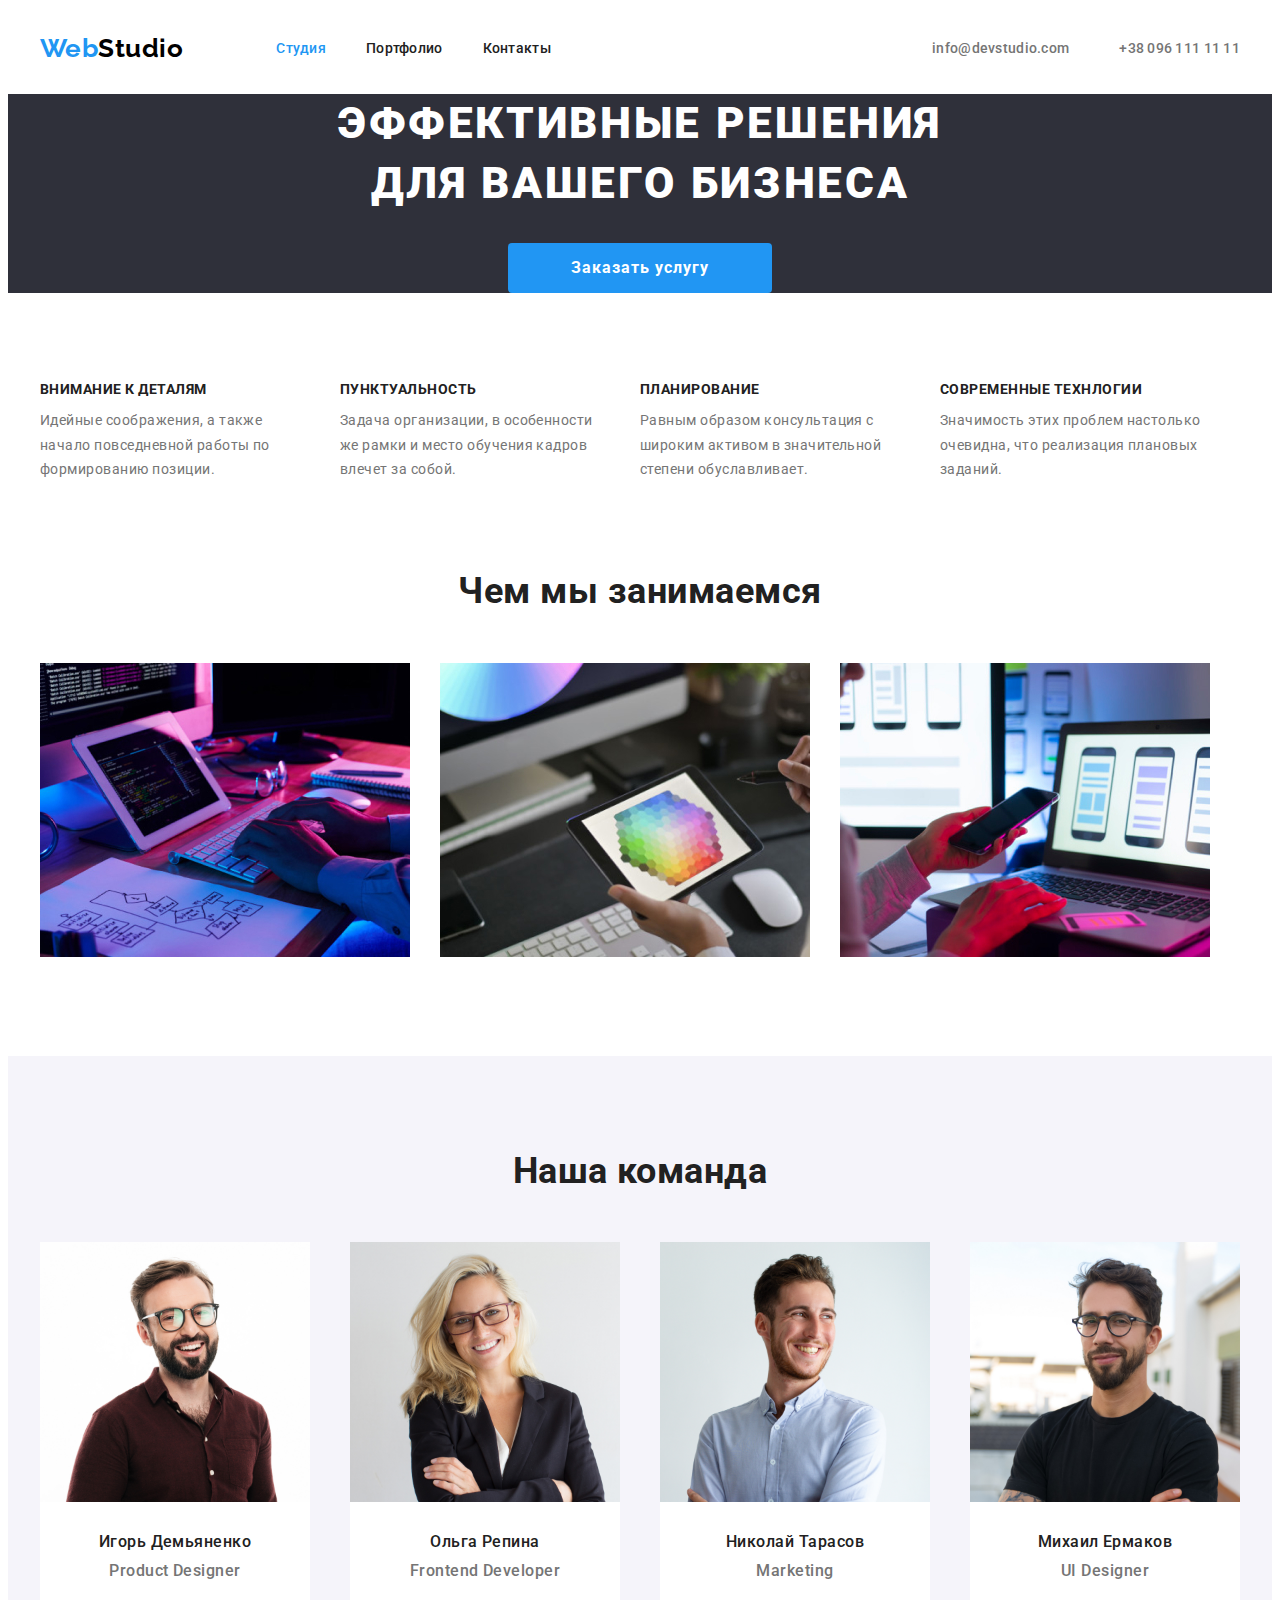
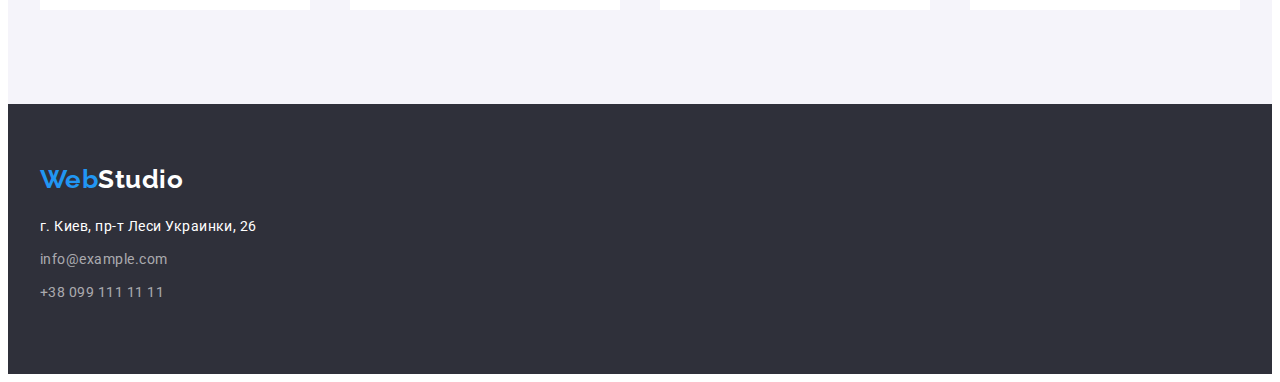
==== index.html @ 574e0927 "start 04" ====
<!DOCTYPE html>
<html lang="en">
  <head>
    <meta charset="UTF-8" />
    <meta name="viewport" content="width=device-width, initial-scale=1.0" />
    <title>Studio</title>
    <link
      href="https://fonts.googleapis.com/css2?family=Raleway:wght@700&family=Roboto:wght@400;500;700;900&display=swap"
      rel="stylesheet"
    />
    <link
      rel="stylesheet"
      href="https://cdnjs.cloudflare.com/ajax/libs/modern-normalize/1.0.0/modern-normalize.css"
      integrity="sha512-Zx6MlUMKSVJoQ+83OwhdILe8cSEsCzfqThJd7J/VA2UrK6Ctj85p+xzqfyuNXE5B1k25uUdmJ2OzItbBy9GHAQ=="
      crossorigin="anonymous"
    />
    <link rel="stylesheet" href="./css/styles.css" />
  </head>
  <body>
    <header>
      <div class="container">
        <nav class="nav-container">
          <p>
            <span class="name-blue">Web</span
            ><span class="name-black">Studio</span>
          </p>
          <ul class="site-nav list">
            <li class="item"><a href="" class="link current">Студия</a></li>
            <li class="item">
              <a href="./portfolio.html" class="link">Портфолио</a>
            </li>
            <li class="item"><a href="" class="link">Контакты</a></li>
          </ul>

          <ul class="head-link list">
            <li class="item">
              <a href="info@devstudio.com" class="link">info@devstudio.com</a>
            </li>
            <li class="item">
              <a href="tel:+380961111111" class="link">+38 096 111 11 11</a>
            </li>
          </ul>
        </nav>
      </div>
    </header>

    <main>
      <section class="hero">
        <h1 class="hero-title">
          Эффективные решения <br />
          для вашего бизнеса
        </h1>
        <a href="" class="button">Заказать услугу</a>
      </section>
      <!-- advantages -->
      <section class="advantages-section">
        <!-- <h2></h2> -->
        <div class="container">
          <ul class="advantages list">
            <li class="item">
              <h3 class="title">Внимание к деталям</h3>
              <p class="text">
                Идейные соображения, а также начало повседневной работы по
                формированию позиции.
              </p>
            </li>
            <li class="item">
              <h3 class="title">Пунктуальность</h3>
              <p class="text">
                Задача организации, в особенности же рамки и место обучения
                кадров влечет за собой.
              </p>
            </li>
            <li class="item">
              <h3 class="title">Планирование</h3>
              <p class="text">
                Равным образом консультация с широким активом в значительной
                степени обуславливает.
              </p>
            </li>
            <li class="item">
              <h3 class="title">Современные технлогии</h3>
              <p class="text">
                Значимость этих проблем настолько очевидна, что реализация
                плановых заданий.
              </p>
            </li>
          </ul>
        </div>
      </section>
      <!-- work images -->
      <section class="section-images">
        <div class="container">
          <h2 class="section-title">Чем мы занимаемся</h2>
          <div class="image-container">
            <img src="images/img1.jpg" alt="img1" class="item" />
            <img src="images/img2.jpg" alt="img2" class="item" />
            <img src="images/img3.jpg" alt="img3" class="item" />
          </div>
        </div>
      </section>
      <!-- our team -->
      <section class="section team">
        <div class="container">
          <h2 class="section-title">Наша команда</h2>
          <ul class="list">
            <li class="item">
              <img src="images/photo1.jpg" alt="master1" />
              <div>
                <p class="name">Игорь Демьяненко</p>
                <p class="job">Product Designer</p>
              </div>
            </li>
            <li class="item">
              <img src="images/photo2.jpg" alt="master2" />
              <div>
                <p class="name">Ольга Репина</p>
                <p class="job">Frontend Developer</p>
              </div>
            </li>
            <li class="item">
              <img src="images/photo3.jpg" alt="master3" />
              <div>
                <p class="name">Николай Тарасов</p>
                <p class="job">Marketing</p>
              </div>
            </li>
            <li class="item">
              <img src="images/photo4.jpg" alt="master4" />
              <div>
                <p class="name">Михаил Ермаков</p>
                <p class="job">UI Designer</p>
              </div>
            </li>
          </ul>
        </div>
      </section>
    </main>

    <footer class="bottom">
      <div class="container">
        <p class="bottom-name">
          <span class="name-blue">Web</span
          ><span class="name-white">Studio</span>
        </p>
        <address>
          <ul class="list">
            <li>
              <p class="bottom-adress">г. Киев, пр-т Леси Украинки, 26</p>
            </li>
            <li>
              <p>
                <a href="info@example.com" class="bottom-link"
                  >info@example.com</a
                >
              </p>
            </li>
            <li>
              <p>
                <a href="tel:+380991111111" class="bottom-link"
                  >+38 099 111 11 11</a
                >
              </p>
            </li>
          </ul>
        </address>
      </div>
    </footer>
  </body>
</html>
---- css/styles.css ----
:root {
  --main-text-color: #212121;
  --secondary-text-color: #757575;
  --accent-color: #2196f3;
  --main-background: #ffffff;
  --secondary-background: #2f303a;
  --button-background: #f5f4fa;
  --section-background: #f5f4fa;
}

body {
  color: var(--main-text-color);
  background-color: var(--main-background);
  font-family: Roboto, sans-serif;
  letter-spacing: 0.03em;
}

/* основной цвет текста #212121 */
/* вторичный цвет текста #757575 */
/* белый background #FFFFFF */
/* blue #2196F3 */
/* links 255,255,255,0,6 */

.container {
  width: 1200px;
  margin: 0 auto;
  padding-left: 15px;
  padding-right: 15px;
}

.list {
  padding: 0;
  margin: 0;
  list-style: none;
}
/* site nav */

.nav-container {
  display: flex;
  align-items: center;
}

.site-nav {
  display: flex;
  margin-left: 93px;
}

.site-nav .item:not(:last-child) {
  margin-right: 40px;
}

.site-nav .link {
  display: block;
  padding-bottom: 32px;
  padding-top: 32px;
  color: var(--main-text-color);
  font-weight: 500;
  font-size: 14px;
  line-height: 1.2;
  letter-spacing: 0.02em;
  text-decoration: none;
}

.site-nav .link:hover,
.site-nav .link:focus {
  color: var(--accent-color);
}

.site-nav .link.current {
  color: var(--accent-color);
}

.head-link .link {
  display: block;
  padding-bottom: 32px;
  padding-top: 32px;
  color: var(--secondary-text-color);
  font-weight: 500;
  font-size: 14px;
  line-height: 1.2;
  letter-spacing: 0.02em;
  text-decoration: none;
  font-style: normal;
}

.head-link .link:hover,
.head-link .link:focus {
  color: var(--accent-color);
}

.head-link {
  display: flex;
  margin-left: auto;
}

.head-link .item + .item {
  margin-left: 50px;
}

header p {
  margin: 0 0;
}

header {
  margin-bottom: 5px;
}

/* body */

.section-title {
  color: var(--main-text-color);
  font-weight: 700;
  font-size: 36px;
  line-height: 1.17;
  text-align: center;
  margin-bottom: 50px;
  margin-top: 0;
}

.hero-title {
  color: var(--main-background);
  font-weight: 900;
  font-size: 44px;
  line-height: 1.36;
  letter-spacing: 0.06em;
  text-transform: uppercase;
  margin-top: 0;
  margin-bottom: 30px;
}
.hero {
  background-color: var(--secondary-background);
  text-align: center;
  margin-bottom: 89px;
}

/* advantages */
.advantages .title {
  font-weight: 700;
  font-size: 14px;
  line-height: 1.14;
  text-transform: uppercase;
  margin-top: 0;
  margin-bottom: 10px;
}

.advantages .text {
  color: var(--secondary-text-color);
  font-size: 14px;
  line-height: 1.74;
  margin-bottom: 0;
  margin-top: 0;
}
.advantages-section {
  margin-bottom: 89px;
}

.advantages.list {
  display: flex;
}

.advantages.list .item {
  width: 270px;
}

.advantages.list .item + .item {
  margin-left: 30px;
}
/* images */
.section-images {
  margin-bottom: 99px;
}

.image-container {
  display: flex;
}

.image-container .item + .item {
  margin-left: 30px;
}

.image-container > .item {
  display: block;
  /* width: 370px; */
}

/* team */
.team p {
  margin: 0;
  padding: 0;
}

.team .list {
  display: flex;
  justify-content: space-between;
}

.team {
  padding-top: 94px;
  padding-bottom: 94px;
  font-weight: 500;
  font-size: 16px;
  line-height: 1.19;
  text-align: center;
  background-color: var(--section-background);
}

.team img {
  display: block;
  width: 270px;
}

.team .section-title {
  margin-top: 0;
  margin-bottom: 50px;
}

.team .item {
  background-color: var(--main-background);
}

.team .name {
  margin-top: 30px;
}

.team .job {
  color: var(--secondary-text-color);
  font-weight: 500;
  margin-top: 10px;
  margin-bottom: 30px;
}

/* logo-name */
.name-blue {
  color: var(--accent-color);
  font-family: Raleway, sans-serif;
  font-weight: 700;
  font-size: 26px;
  line-height: 1.2;
}

.name-black {
  color: #000000;
  font-family: Raleway, sans-serif;
  font-weight: 700;
  font-size: 26px;
  line-height: 1.2;
}

.name-white {
  color: var(--main-background);
  font-family: Raleway, sans-serif;
  font-weight: 700;
  font-size: 26px;
  line-height: 1.2;
}
/* button */
.button {
  display: inline-block;
  color: var(--main-background);
  background-color: var(--accent-color);
  font-family: Roboto, sans-serif;
  font-weight: 700;
  font-size: 16px;
  line-height: 1.87;
  align-items: center;
  text-align: center;
  letter-spacing: 0.06em;
  text-decoration: none;
  border-radius: 4px;
  padding: 10px 32px;
  min-width: 200px;
}

/* footer */
.bottom {
  background-color: var(--secondary-background);
  padding-top: 60px;
  padding-bottom: 60px;
}
.bottom p {
  margin: 0;
}

.bottom .bottom-name {
  margin-bottom: 20px;
}

.bottom .list p {
  margin-bottom: 9px;
}

.bottom-link {
  color: rgb(255, 255, 255, 0.6);
  font-size: 14px;
  line-height: 1.71;
  text-decoration: none;
  font-style: normal;
}

.bottom-adress {
  color: var(--main-background);
  font-size: 14px;
  line-height: 1.71;
  font-style: normal;
}

/* Portfolio button */
.nav-list {
  display: flex;
  margin-bottom: 34px;
  justify-content: center;
}

.nav-list .item {
  margin-right: 8px;
}

.nav-filter {
  padding: 6px 22px;
  border: 0;
  border-radius: 4px;
  background-color: var(--button-background);
  color: var(--main-text-color);
  font-family: Roboto;
  font-style: normal;
  font-weight: 500;
  font-size: 16px;
  line-height: 1.62;
  text-align: center;
}

.nav-filter:hover {
  background-color: var(--accent-color);
  color: var(--main-background);
}

.nav-list .item:last-child {
  margin-right: 0;
}

/* Portfolio cards */

.card-list {
  display: flex;
  flex-wrap: wrap;
}

.card-list .img {
  display: block;
}

.card-list .item {
  width: calc((100% - 60px) / 3);
  margin-right: 30px;
  margin-bottom: 30px;
}

.card-list .item:nth-child(3n) {
  margin-right: 0;
}

.card-list .item:nth-last-child(-n + 3) {
  margin-bottom: 0;
}

.card-title {
  margin-top: 20px;
  margin-bottom: 4px;
  color: var(--main-text-color);
  font-family: Roboto;
  font-style: normal;
  font-weight: 700;
  font-size: 18px;
  line-height: 2;
  letter-spacing: 0.06em;
  margin-left: 24px;
}

.card-list a {
  display: inline-block;
  text-decoration: none;
}

.card-desc {
  margin: 0;
  color: var(--secondary-text-color);
  font-size: 16px;
  line-height: 1.87;
  margin-left: 24px;
}

.main-portfolio {
  padding-top: 108px;
  padding-bottom: 88px;
}
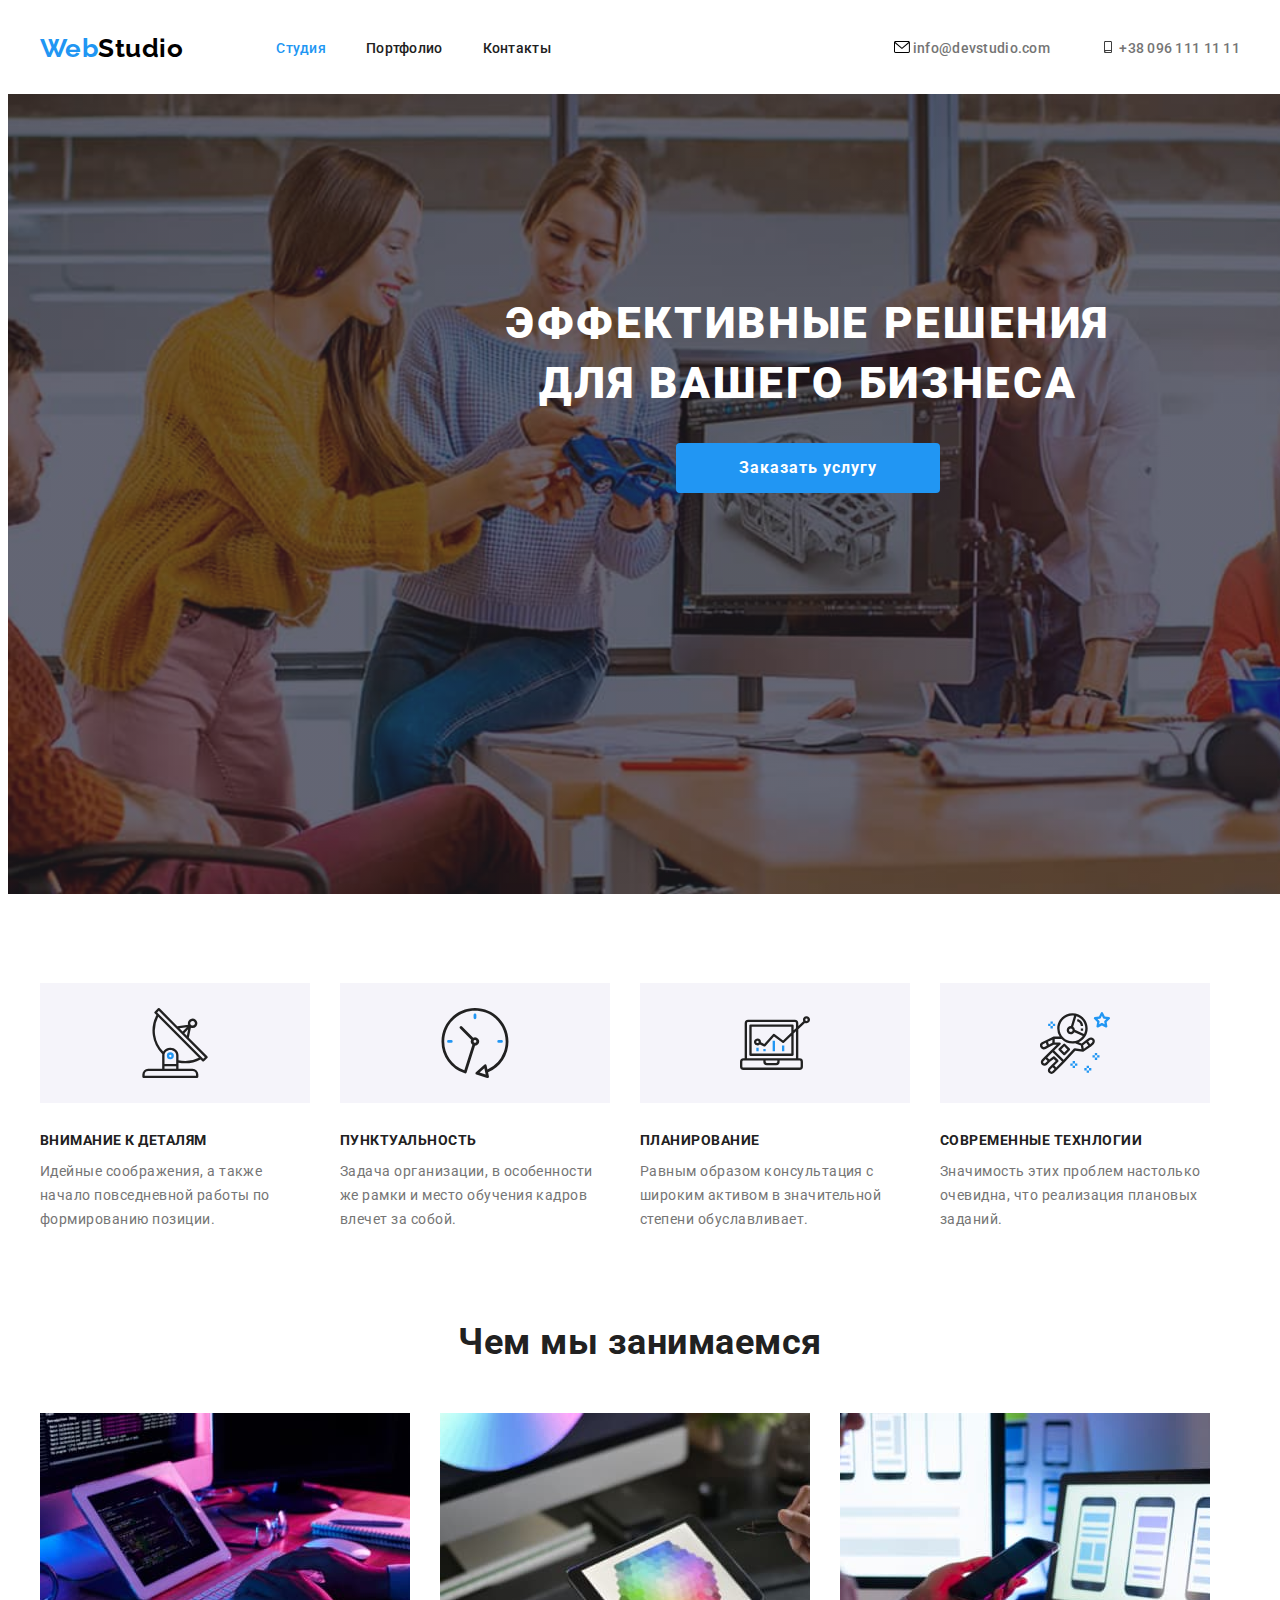
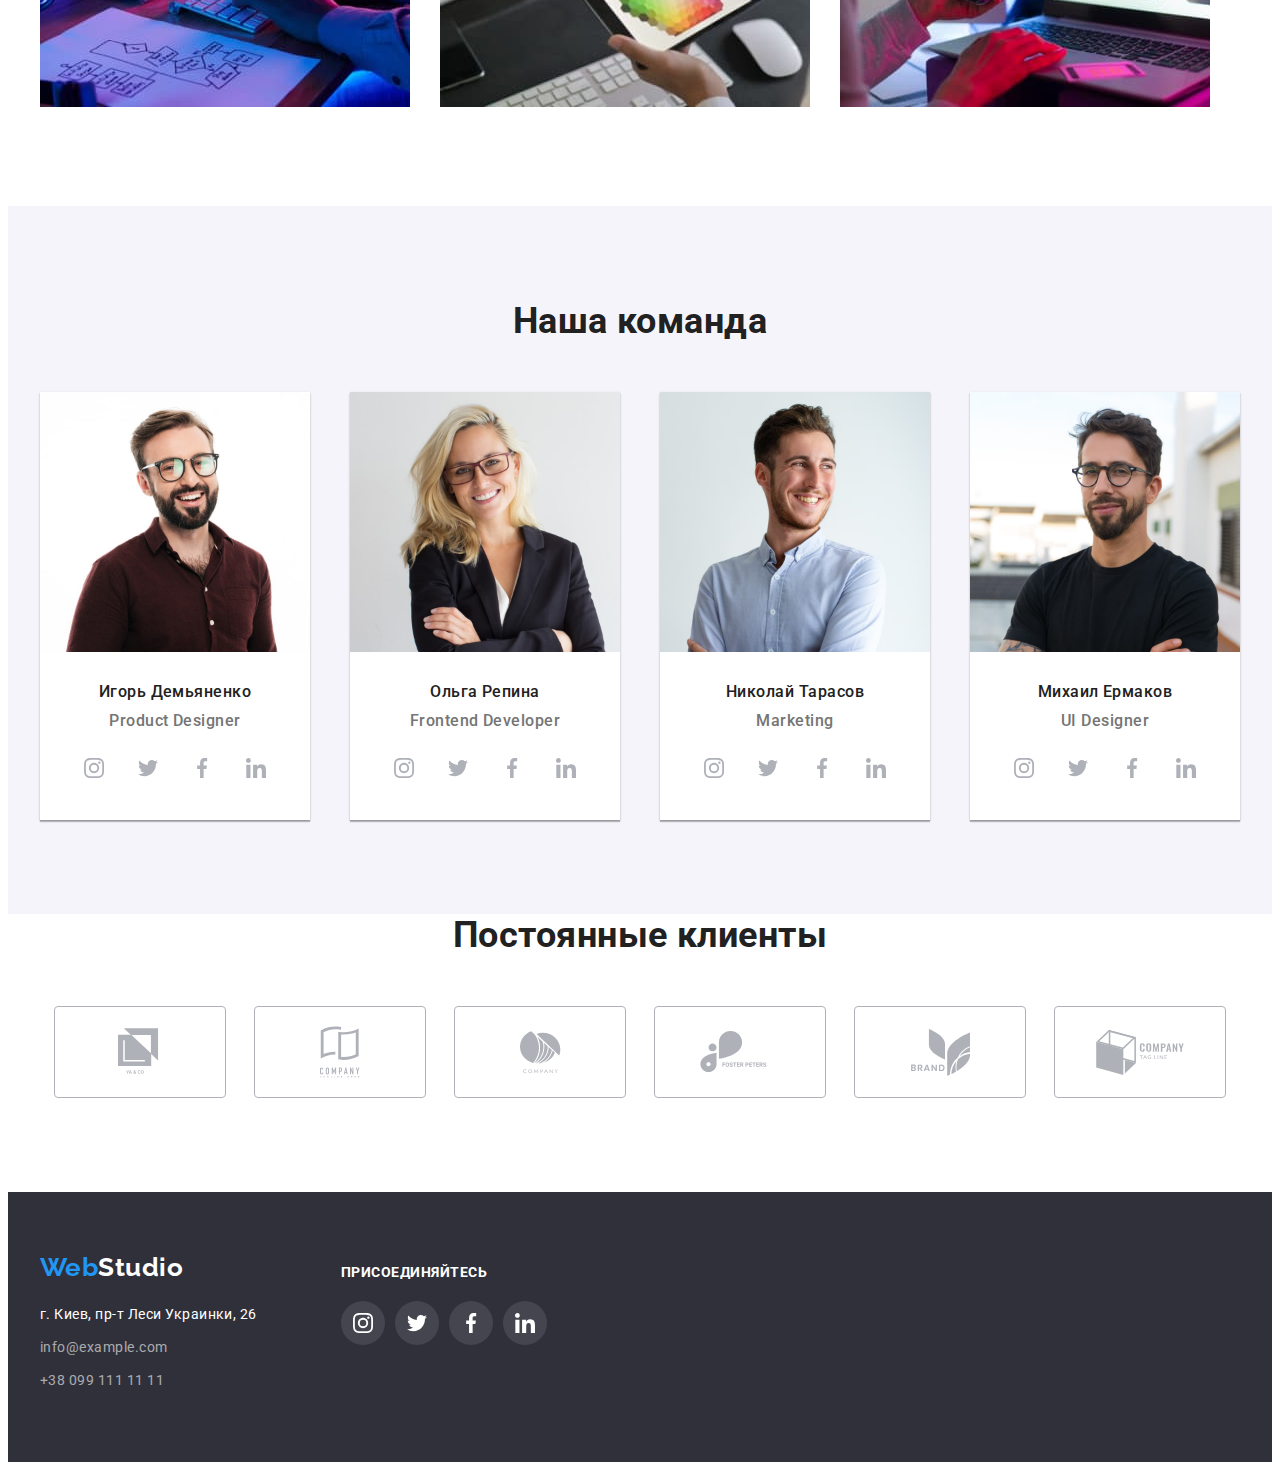
==== commit 12a022e4: "done" ====
--- a/index.html
+++ b/index.html
@@ -34,10 +34,20 @@
 
           <ul class="head-link list">
             <li class="item">
-              <a href="info@devstudio.com" class="link">info@devstudio.com</a>
-            </li>
-            <li class="item">
-              <a href="tel:+380961111111" class="link">+38 096 111 11 11</a>
+              <a href="info@devstudio.com" class="link">
+                <svg class="icon-envelope">
+                  <use href="/images/symbol-defs.svg#icon-envelope"></use>
+                </svg>
+                info@devstudio.com</a
+              >
+            </li>
+            <li class="item">
+              <a href="tel:+380961111111" class="link">
+                <svg class="icon-envelope">
+                  <use href="/images/symbol-defs.svg#icon-smartphone"></use>
+                </svg>
+                +38 096 111 11 11</a
+              >
             </li>
           </ul>
         </nav>
@@ -54,10 +64,15 @@
       </section>
       <!-- advantages -->
       <section class="advantages-section">
-        <!-- <h2></h2> -->
+        <!-- <h2>Преимущества</h2> -->
         <div class="container">
           <ul class="advantages list">
             <li class="item">
+              <div class="advantages-thumb">
+                <svg class="advantages-icon" width="70px" height="70px">
+                  <use href="/images/symbol-defs.svg#icon-antenna-1"></use>
+                </svg>
+              </div>
               <h3 class="title">Внимание к деталям</h3>
               <p class="text">
                 Идейные соображения, а также начало повседневной работы по
@@ -65,6 +80,11 @@
               </p>
             </li>
             <li class="item">
+              <div class="advantages-thumb">
+                <svg class="advantages-icon" width="70px" height="70px">
+                  <use href="/images/symbol-defs.svg#icon-clock-1"></use>
+                </svg>
+              </div>
               <h3 class="title">Пунктуальность</h3>
               <p class="text">
                 Задача организации, в особенности же рамки и место обучения
@@ -72,6 +92,11 @@
               </p>
             </li>
             <li class="item">
+              <div class="advantages-thumb">
+                <svg class="advantages-icon" width="70px" height="70px">
+                  <use href="/images/symbol-defs.svg#icon-diagram-1"></use>
+                </svg>
+              </div>
               <h3 class="title">Планирование</h3>
               <p class="text">
                 Равным образом консультация с широким активом в значительной
@@ -79,6 +104,11 @@
               </p>
             </li>
             <li class="item">
+              <div class="advantages-thumb">
+                <svg class="advantages-icon" width="70px" height="70px">
+                  <use href="/images/symbol-defs.svg#icon-astronaut-1"></use>
+                </svg>
+              </div>
               <h3 class="title">Современные технлогии</h3>
               <p class="text">
                 Значимость этих проблем настолько очевидна, что реализация
@@ -109,6 +139,44 @@
               <div>
                 <p class="name">Игорь Демьяненко</p>
                 <p class="job">Product Designer</p>
+                <ul class="icon-list list">
+                  <li class="item">
+                    <a href="" class="icon-link">
+                      <svg class="team-icon" width="20px" height="20px">
+                        <use
+                          href="/images/symbol-defs.svg#icon-instagram-2"
+                        ></use>
+                      </svg>
+                    </a>
+                  </li>
+                  <li class="item">
+                    <a href="" class="icon-link">
+                      <svg class="team-icon" width="20px" height="20px">
+                        <use
+                          href="/images/symbol-defs.svg#icon-twitter-1"
+                        ></use>
+                      </svg>
+                    </a>
+                  </li>
+                  <li class="item">
+                    <a href="" class="icon-link">
+                      <svg class="team-icon" width="20px" height="20px">
+                        <use
+                          href="/images/symbol-defs.svg#icon-facebook-1"
+                        ></use>
+                      </svg>
+                    </a>
+                  </li>
+                  <li class="item">
+                    <a href="" class="icon-link">
+                      <svg class="team-icon" width="20px" height="20px">
+                        <use
+                          href="/images/symbol-defs.svg#icon-linkedin-1"
+                        ></use>
+                      </svg>
+                    </a>
+                  </li>
+                </ul>
               </div>
             </li>
             <li class="item">
@@ -116,6 +184,44 @@
               <div>
                 <p class="name">Ольга Репина</p>
                 <p class="job">Frontend Developer</p>
+                <ul class="icon-list list">
+                  <li class="item">
+                    <a href="" class="icon-link">
+                      <svg class="team-icon" width="20px" height="20px">
+                        <use
+                          href="/images/symbol-defs.svg#icon-instagram-2"
+                        ></use>
+                      </svg>
+                    </a>
+                  </li>
+                  <li class="item">
+                    <a href="" class="icon-link">
+                      <svg class="team-icon" width="20px" height="20px">
+                        <use
+                          href="/images/symbol-defs.svg#icon-twitter-1"
+                        ></use>
+                      </svg>
+                    </a>
+                  </li>
+                  <li class="item">
+                    <a href="" class="icon-link">
+                      <svg class="team-icon" width="20px" height="20px">
+                        <use
+                          href="/images/symbol-defs.svg#icon-facebook-1"
+                        ></use>
+                      </svg>
+                    </a>
+                  </li>
+                  <li class="item">
+                    <a href="" class="icon-link">
+                      <svg class="team-icon" width="20px" height="20px">
+                        <use
+                          href="/images/symbol-defs.svg#icon-linkedin-1"
+                        ></use>
+                      </svg>
+                    </a>
+                  </li>
+                </ul>
               </div>
             </li>
             <li class="item">
@@ -123,6 +229,44 @@
               <div>
                 <p class="name">Николай Тарасов</p>
                 <p class="job">Marketing</p>
+                <ul class="icon-list list">
+                  <li class="item">
+                    <a href="" class="icon-link">
+                      <svg class="team-icon" width="20px" height="20px">
+                        <use
+                          href="/images/symbol-defs.svg#icon-instagram-2"
+                        ></use>
+                      </svg>
+                    </a>
+                  </li>
+                  <li class="item">
+                    <a href="" class="icon-link">
+                      <svg class="team-icon" width="20px" height="20px">
+                        <use
+                          href="/images/symbol-defs.svg#icon-twitter-1"
+                        ></use>
+                      </svg>
+                    </a>
+                  </li>
+                  <li class="item">
+                    <a href="" class="icon-link">
+                      <svg class="team-icon" width="20px" height="20px">
+                        <use
+                          href="/images/symbol-defs.svg#icon-facebook-1"
+                        ></use>
+                      </svg>
+                    </a>
+                  </li>
+                  <li class="item">
+                    <a href="" class="icon-link">
+                      <svg class="team-icon" width="20px" height="20px">
+                        <use
+                          href="/images/symbol-defs.svg#icon-linkedin-1"
+                        ></use>
+                      </svg>
+                    </a>
+                  </li>
+                </ul>
               </div>
             </li>
             <li class="item">
@@ -130,40 +274,162 @@
               <div>
                 <p class="name">Михаил Ермаков</p>
                 <p class="job">UI Designer</p>
+                <ul class="icon-list list">
+                  <li class="item">
+                    <a href="" class="icon-link">
+                      <svg class="team-icon" width="20px" height="20px">
+                        <use
+                          href="/images/symbol-defs.svg#icon-instagram-2"
+                        ></use>
+                      </svg>
+                    </a>
+                  </li>
+                  <li class="item">
+                    <a href="" class="icon-link">
+                      <svg class="team-icon" width="20px" height="20px">
+                        <use
+                          href="/images/symbol-defs.svg#icon-twitter-1"
+                        ></use>
+                      </svg>
+                    </a>
+                  </li>
+                  <li class="item">
+                    <a href="" class="icon-link">
+                      <svg class="team-icon" width="20px" height="20px">
+                        <use
+                          href="/images/symbol-defs.svg#icon-facebook-1"
+                        ></use>
+                      </svg>
+                    </a>
+                  </li>
+                  <li class="item">
+                    <a href="" class="icon-link">
+                      <svg class="team-icon" width="20px" height="20px">
+                        <use
+                          href="/images/symbol-defs.svg#icon-linkedin-1"
+                        ></use>
+                      </svg>
+                    </a>
+                  </li>
+                </ul>
               </div>
             </li>
           </ul>
         </div>
+      </section>
+      <!-- Clients -->
+      <section class="section-clients">
+        <div class="container">
+        <h2 class="section-title">Постоянные клиенты</h2>
+        <ul class="list list-clients">
+          <li class="item">
+            <a href="" class="icon-link" >
+                <svg class="client-icon" width="44.27px" height="49.23px">
+                  <use href="/images/symbol-defs.svg#icon-logo-1"></use>
+                </svg>
+            </a>
+          </li>
+          <li class="item">
+            <a href="" class="icon-link" >
+                <svg class="client-icon" width="40px" height="52px">
+                  <use href="/images/symbol-defs.svg#icon-logo-2"></use>
+                </svg>
+            </a>
+          </li>
+          <li class="item">
+            <a href="" class="icon-link" >
+                <svg class="client-icon" width="41px" height="42.6px">
+                  <use href="/images/symbol-defs.svg#icon-logo-3"></use>
+                </svg>
+            </a>
+          </li>
+          <li class="item">
+            <a href="" class="icon-link" >
+                <svg class="client-icon" width="79.66px" height="42.02px">
+                  <use href="/images/symbol-defs.svg#icon-logo-4"></use>
+                </svg>
+            </a>
+          </li>
+          <li class="item">
+            <a href="" class="icon-link" >
+                <svg class="client-icon" width="59px" height="47px">
+                  <use href="/images/symbol-defs.svg#icon-logo-5"></use>
+                </svg>
+            </a>
+          </li>
+          <li class="item">
+            <a href="" class="icon-link" >
+                <svg class="client-icon" width="88.48px" height="45.44px">
+                  <use href="/images/symbol-defs.svg#icon-logo-6"></use>
+                </svg>
+            </a>
+          </li>
+          </div>
       </section>
     </main>
 
     <footer class="bottom">
-      <div class="container">
-        <p class="bottom-name">
-          <span class="name-blue">Web</span
-          ><span class="name-white">Studio</span>
-        </p>
-        <address>
-          <ul class="list">
-            <li>
-              <p class="bottom-adress">г. Киев, пр-т Леси Украинки, 26</p>
-            </li>
-            <li>
-              <p>
-                <a href="info@example.com" class="bottom-link"
-                  >info@example.com</a
-                >
-              </p>
-            </li>
-            <li>
-              <p>
-                <a href="tel:+380991111111" class="bottom-link"
-                  >+38 099 111 11 11</a
-                >
-              </p>
+      <div class="container footer-text">
+        <div class="contacts">
+          <p class="bottom-name">
+            <span class="name-blue">Web</span
+            ><span class="name-white">Studio</span>
+          </p>
+          <address>
+            <ul class="list">
+              <li>
+                <p class="bottom-adress">г. Киев, пр-т Леси Украинки, 26</p>
+              </li>
+              <li>
+                <p>
+                  <a href="info@example.com" class="bottom-link"
+                    >info@example.com</a
+                  >
+                </p>
+              </li>
+              <li>
+                <p>
+                  <a href="tel:+380991111111" class="bottom-link"
+                    >+38 099 111 11 11</a
+                  >
+                </p>
+              </li>
+            </ul>
+          </address>
+        </div>
+        <div class="join-us">
+          <p>Присоединяйтесь</p>
+          <ul class="icon-bottom-list list">
+            <li class="item">
+              <a href="" class="icon-link">
+                <svg class="team-icon" width="20px" height="20px">
+                  <use href="/images/symbol-defs.svg#icon-instagram-2"></use>
+                </svg>
+              </a>
+            </li>
+            <li class="item">
+              <a href="" class="icon-link">
+                <svg class="team-icon" width="20px" height="20px">
+                  <use href="/images/symbol-defs.svg#icon-twitter-1"></use>
+                </svg>
+              </a>
+            </li>
+            <li class="item">
+              <a href="" class="icon-link">
+                <svg class="team-icon" width="20px" height="20px">
+                  <use href="/images/symbol-defs.svg#icon-facebook-1"></use>
+                </svg>
+              </a>
+            </li>
+            <li class="item">
+              <a href="" class="icon-link">
+                <svg class="team-icon" width="20px" height="20px">
+                  <use href="/images/symbol-defs.svg#icon-linkedin-1"></use>
+                </svg>
+              </a>
             </li>
           </ul>
-        </address>
+        </div>
       </div>
     </footer>
   </body>
--- a/css/styles.css
+++ b/css/styles.css
@@ -6,6 +6,7 @@
   --secondary-background: #2f303a;
   --button-background: #f5f4fa;
   --section-background: #f5f4fa;
+  --icon-bacground: #afb1b8;
 }
 
 body {
@@ -86,6 +87,7 @@
 .head-link .link:hover,
 .head-link .link:focus {
   color: var(--accent-color);
+  fill: currentColor;
 }
 
 .head-link {
@@ -103,6 +105,16 @@
 
 header {
   margin-bottom: 5px;
+}
+
+.icon-envelope {
+  width: 16px;
+  height: 12px;
+}
+
+.icon-smartphone {
+  width: 10px;
+  height: 16px;
 }
 
 /* body */
@@ -131,9 +143,35 @@
   background-color: var(--secondary-background);
   text-align: center;
   margin-bottom: 89px;
+  padding-top: 200px;
+
+  height: 600px;
+  min-width: 1600px;
+  margin-left: auto;
+  margin-right: auto;
+  background-image: linear-gradient(
+      to right,
+      rgba(47, 48, 58, 0.4),
+      rgba(47, 48, 58, 0.4)
+    ),
+    url(/images/backgroundHero.jpg);
+  background-repeat: no-repeat;
+  background-position: center;
+  background-size: cover;
 }
 
 /* advantages */
+.advantages-thumb {
+  display: flex;
+  margin-bottom: 30px;
+  padding: 0;
+  height: 120px;
+  width: 270px;
+  background-color: var(--button-background);
+  justify-content: center;
+  align-items: center;
+}
+
 .advantages .title {
   font-weight: 700;
   font-size: 14px;
@@ -216,6 +254,8 @@
 
 .team .item {
   background-color: var(--main-background);
+  box-shadow: 0px 1px 3px rgba(0, 0, 0, 0.12), 0px 1px 1px rgba(0, 0, 0, 0.14),
+    0px 2px 1px rgba(0, 0, 0, 0.2);
 }
 
 .team .name {
@@ -226,7 +266,67 @@
   color: var(--secondary-text-color);
   font-weight: 500;
   margin-top: 10px;
+  margin-bottom: 16px;
+}
+
+.team .icon-list {
+  display: flex;
+  margin: 0;
+  padding: 0;
+  margin-left: 32px;
   margin-bottom: 30px;
+  justify-content: flex-start;
+}
+
+.icon-list .item {
+  box-shadow: none;
+  margin-right: 10px;
+}
+
+.icon-list .icon-link {
+  height: 44px;
+  width: 44px;
+  display: flex;
+  fill: var(--icon-bacground);
+  justify-content: center;
+  align-items: center;
+  border-radius: 50%;
+}
+.icon-list .item:last-child {
+  margin-right: 0;
+}
+
+.icon-list .icon-link:hover {
+  background-color: var(--accent-color);
+  fill: var(--main-background);
+}
+
+/* clients */
+
+.list-clients a {
+  padding: 0;
+  margin: 0;
+}
+.list-clients {
+  display: flex;
+  justify-content: space-around;
+  margin-bottom: 94px;
+}
+
+.list-clients .icon-link {
+  display: flex;
+  justify-content: center;
+  align-items: center;
+  width: 170px;
+  height: 90px;
+  border-radius: 4px;
+  border: 1px solid var(--icon-bacground);
+  fill: var(--icon-bacground);
+}
+
+.list-clients .icon-link:hover {
+  border: 1px solid var(--accent-color);
+  fill: var(--accent-color);
 }
 
 /* logo-name */
@@ -272,6 +372,10 @@
 }
 
 /* footer */
+.footer-text {
+  display: flex;
+}
+
 .bottom {
   background-color: var(--secondary-background);
   padding-top: 60px;
@@ -302,6 +406,48 @@
   font-size: 14px;
   line-height: 1.71;
   font-style: normal;
+}
+
+.bottom .contacts {
+  width: 231px;
+}
+
+.bottom .join-us {
+  margin-left: 70px;
+  padding-top: 12px;
+  color: var(--main-background);
+  font-size: 14px;
+  line-height: 1.17;
+  font-weight: 700;
+  text-transform: uppercase;
+}
+
+.icon-bottom-list {
+  display: flex;
+  margin-top: 20px;
+  justify-content: flex-start;
+}
+
+.icon-bottom-list .item {
+  margin-right: 10px;
+}
+
+.icon-bottom-list .icon-link {
+  height: 44px;
+  width: 44px;
+  display: flex;
+  fill: var(--main-background);
+  justify-content: center;
+  align-items: center;
+  border-radius: 50%;
+  background-color: rgba(255, 255, 255, 0.1);
+}
+.icon-bottom-list .item:last-child {
+  margin-right: 0;
+}
+
+.icon-bottom-list .icon-link:hover {
+  background-color: var(--accent-color);
 }
 
 /* Portfolio button */
@@ -363,6 +509,11 @@
   margin-bottom: 0;
 }
 
+.card-list .item:hover {
+  box-shadow: 0px 1px 1px rgba(0, 0, 0, 0.12), 0px 4px 4px rgba(0, 0, 0, 0.06),
+    1px 4px 6px rgba(0, 0, 0, 0.16);
+}
+
 .card-title {
   margin-top: 20px;
   margin-bottom: 4px;
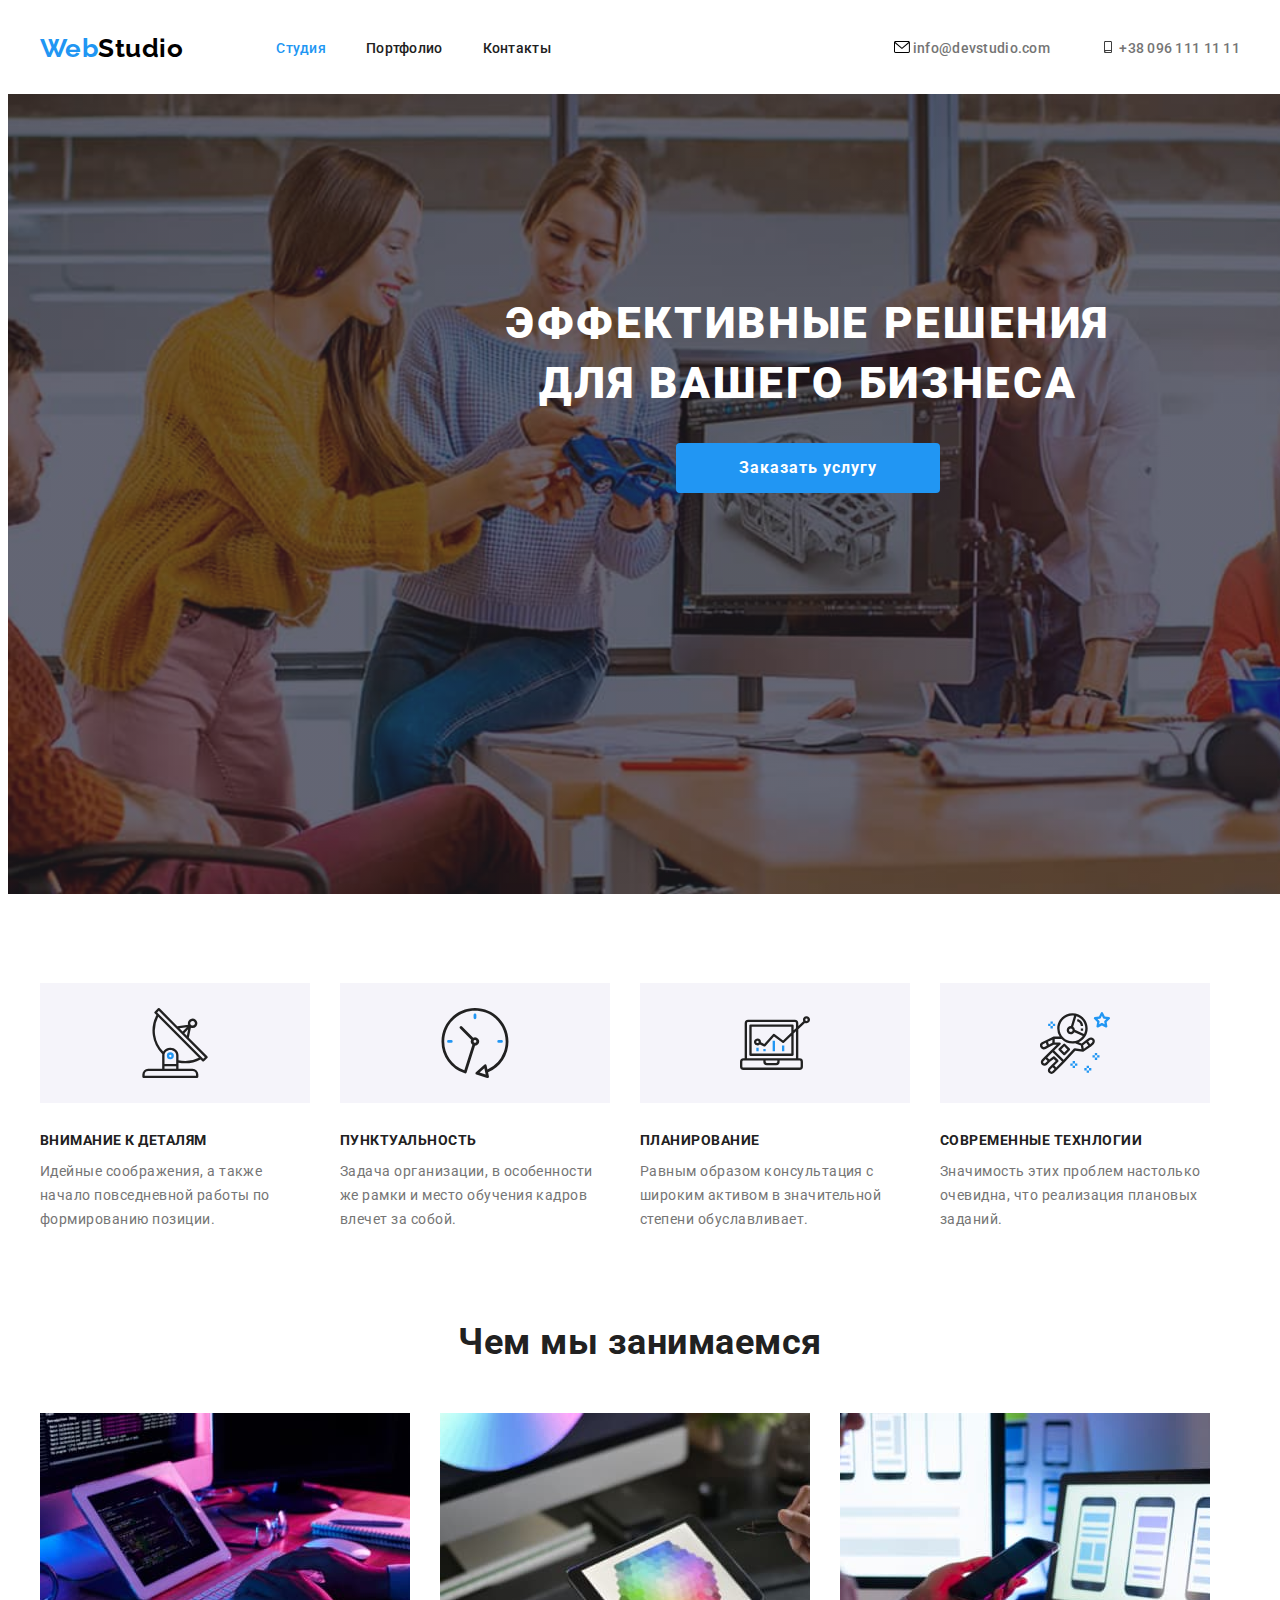
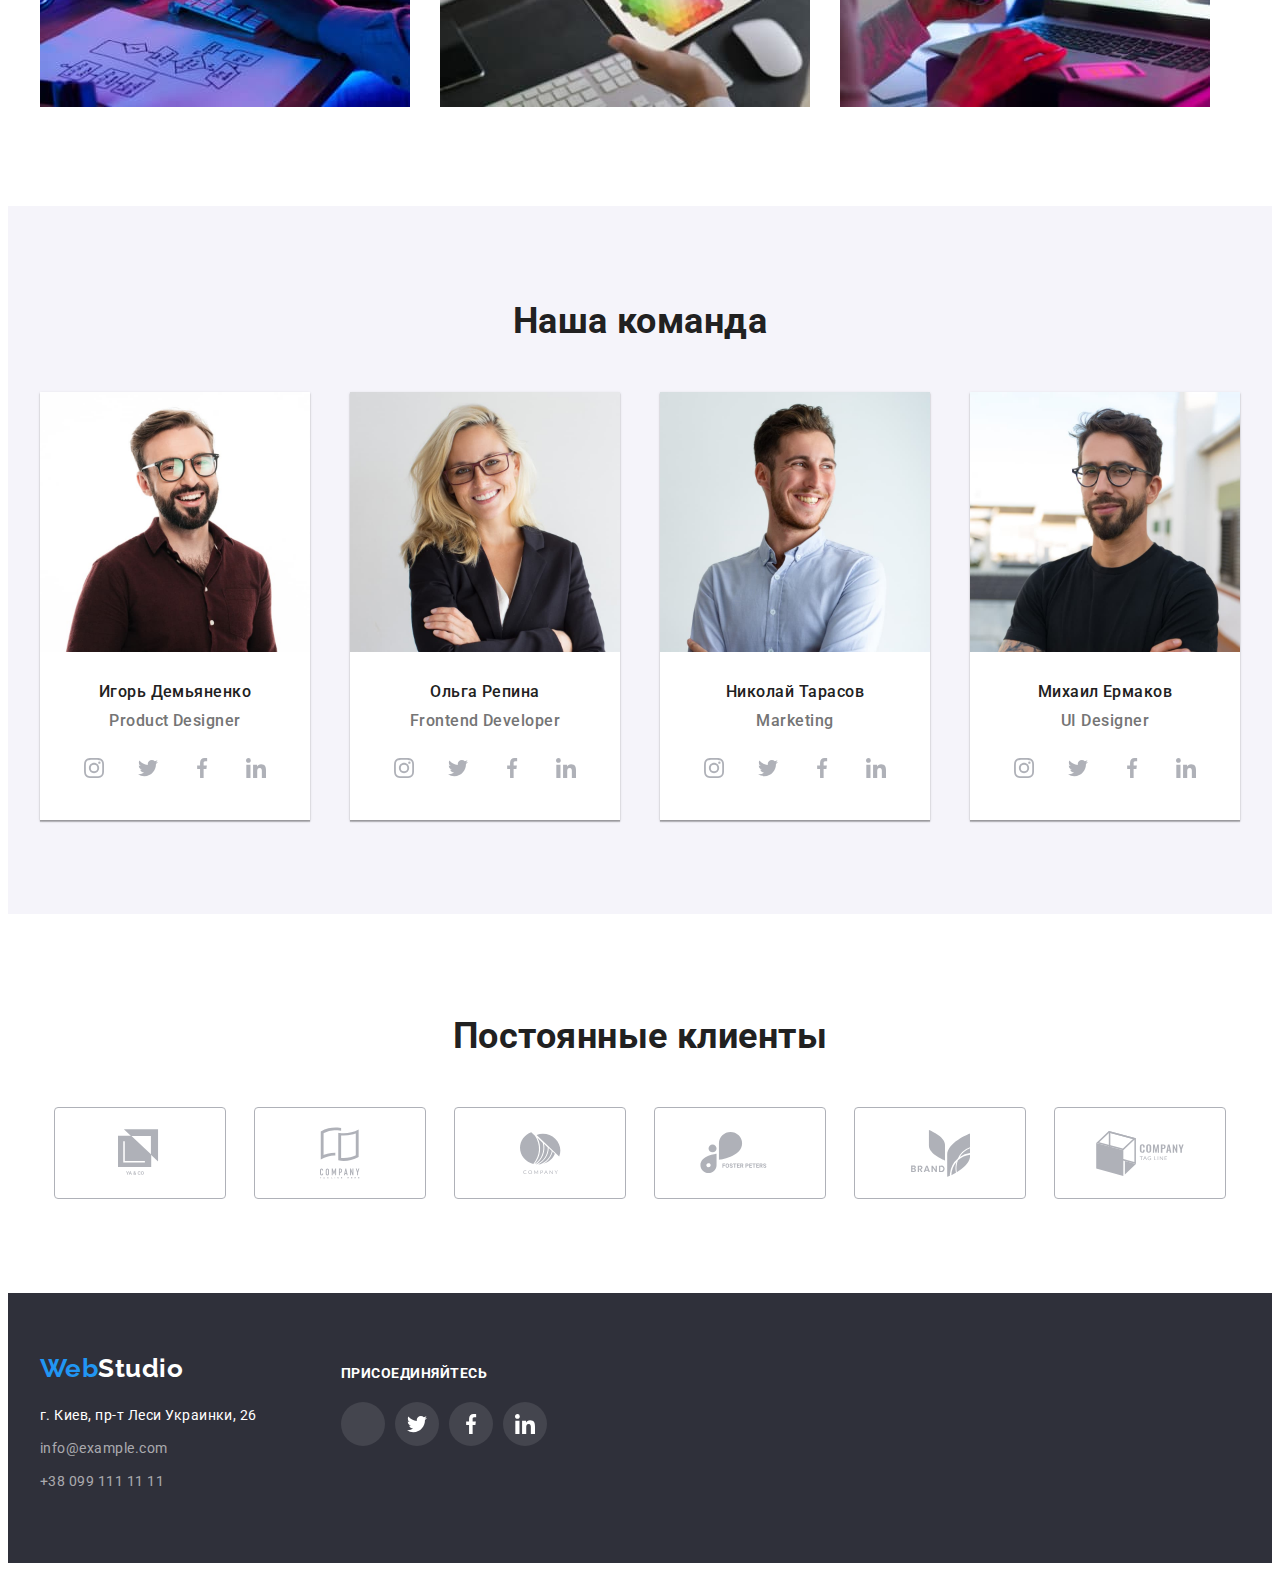
==== commit f4c92b2a: "fix images" ====
--- a/index.html
+++ b/index.html
@@ -36,7 +36,7 @@
             <li class="item">
               <a href="info@devstudio.com" class="link">
                 <svg class="icon-envelope">
-                  <use href="/images/symbol-defs.svg#icon-envelope"></use>
+                  <use href="images/symbol-defs.svg#icon-envelope"></use>
                 </svg>
                 info@devstudio.com</a
               >
@@ -44,7 +44,7 @@
             <li class="item">
               <a href="tel:+380961111111" class="link">
                 <svg class="icon-envelope">
-                  <use href="/images/symbol-defs.svg#icon-smartphone"></use>
+                  <use href="images/symbol-defs.svg#icon-smartphone"></use>
                 </svg>
                 +38 096 111 11 11</a
               >
@@ -70,7 +70,7 @@
             <li class="item">
               <div class="advantages-thumb">
                 <svg class="advantages-icon" width="70px" height="70px">
-                  <use href="/images/symbol-defs.svg#icon-antenna-1"></use>
+                  <use href="images/symbol-defs.svg#icon-antenna-1"></use>
                 </svg>
               </div>
               <h3 class="title">Внимание к деталям</h3>
@@ -82,7 +82,7 @@
             <li class="item">
               <div class="advantages-thumb">
                 <svg class="advantages-icon" width="70px" height="70px">
-                  <use href="/images/symbol-defs.svg#icon-clock-1"></use>
+                  <use href="images/symbol-defs.svg#icon-clock-1"></use>
                 </svg>
               </div>
               <h3 class="title">Пунктуальность</h3>
@@ -94,7 +94,7 @@
             <li class="item">
               <div class="advantages-thumb">
                 <svg class="advantages-icon" width="70px" height="70px">
-                  <use href="/images/symbol-defs.svg#icon-diagram-1"></use>
+                  <use href="images/symbol-defs.svg#icon-diagram-1"></use>
                 </svg>
               </div>
               <h3 class="title">Планирование</h3>
@@ -106,7 +106,7 @@
             <li class="item">
               <div class="advantages-thumb">
                 <svg class="advantages-icon" width="70px" height="70px">
-                  <use href="/images/symbol-defs.svg#icon-astronaut-1"></use>
+                  <use href="images/symbol-defs.svg#icon-astronaut-1"></use>
                 </svg>
               </div>
               <h3 class="title">Современные технлогии</h3>
@@ -144,34 +144,34 @@
                     <a href="" class="icon-link">
                       <svg class="team-icon" width="20px" height="20px">
                         <use
-                          href="/images/symbol-defs.svg#icon-instagram-2"
-                        ></use>
-                      </svg>
-                    </a>
-                  </li>
-                  <li class="item">
-                    <a href="" class="icon-link">
-                      <svg class="team-icon" width="20px" height="20px">
-                        <use
-                          href="/images/symbol-defs.svg#icon-twitter-1"
-                        ></use>
-                      </svg>
-                    </a>
-                  </li>
-                  <li class="item">
-                    <a href="" class="icon-link">
-                      <svg class="team-icon" width="20px" height="20px">
-                        <use
-                          href="/images/symbol-defs.svg#icon-facebook-1"
-                        ></use>
-                      </svg>
-                    </a>
-                  </li>
-                  <li class="item">
-                    <a href="" class="icon-link">
-                      <svg class="team-icon" width="20px" height="20px">
-                        <use
-                          href="/images/symbol-defs.svg#icon-linkedin-1"
+                          href="images/symbol-defs.svg#icon-instagram-2"
+                        ></use>
+                      </svg>
+                    </a>
+                  </li>
+                  <li class="item">
+                    <a href="" class="icon-link">
+                      <svg class="team-icon" width="20px" height="20px">
+                        <use
+                          href="images/symbol-defs.svg#icon-twitter-1"
+                        ></use>
+                      </svg>
+                    </a>
+                  </li>
+                  <li class="item">
+                    <a href="" class="icon-link">
+                      <svg class="team-icon" width="20px" height="20px">
+                        <use
+                          href="images/symbol-defs.svg#icon-facebook-1"
+                        ></use>
+                      </svg>
+                    </a>
+                  </li>
+                  <li class="item">
+                    <a href="" class="icon-link">
+                      <svg class="team-icon" width="20px" height="20px">
+                        <use
+                          href="images/symbol-defs.svg#icon-linkedin-1"
                         ></use>
                       </svg>
                     </a>
@@ -189,34 +189,34 @@
                     <a href="" class="icon-link">
                       <svg class="team-icon" width="20px" height="20px">
                         <use
-                          href="/images/symbol-defs.svg#icon-instagram-2"
-                        ></use>
-                      </svg>
-                    </a>
-                  </li>
-                  <li class="item">
-                    <a href="" class="icon-link">
-                      <svg class="team-icon" width="20px" height="20px">
-                        <use
-                          href="/images/symbol-defs.svg#icon-twitter-1"
-                        ></use>
-                      </svg>
-                    </a>
-                  </li>
-                  <li class="item">
-                    <a href="" class="icon-link">
-                      <svg class="team-icon" width="20px" height="20px">
-                        <use
-                          href="/images/symbol-defs.svg#icon-facebook-1"
-                        ></use>
-                      </svg>
-                    </a>
-                  </li>
-                  <li class="item">
-                    <a href="" class="icon-link">
-                      <svg class="team-icon" width="20px" height="20px">
-                        <use
-                          href="/images/symbol-defs.svg#icon-linkedin-1"
+                          href="images/symbol-defs.svg#icon-instagram-2"
+                        ></use>
+                      </svg>
+                    </a>
+                  </li>
+                  <li class="item">
+                    <a href="" class="icon-link">
+                      <svg class="team-icon" width="20px" height="20px">
+                        <use
+                          href="images/symbol-defs.svg#icon-twitter-1"
+                        ></use>
+                      </svg>
+                    </a>
+                  </li>
+                  <li class="item">
+                    <a href="" class="icon-link">
+                      <svg class="team-icon" width="20px" height="20px">
+                        <use
+                          href="images/symbol-defs.svg#icon-facebook-1"
+                        ></use>
+                      </svg>
+                    </a>
+                  </li>
+                  <li class="item">
+                    <a href="" class="icon-link">
+                      <svg class="team-icon" width="20px" height="20px">
+                        <use
+                          href="images/symbol-defs.svg#icon-linkedin-1"
                         ></use>
                       </svg>
                     </a>
@@ -234,34 +234,34 @@
                     <a href="" class="icon-link">
                       <svg class="team-icon" width="20px" height="20px">
                         <use
-                          href="/images/symbol-defs.svg#icon-instagram-2"
-                        ></use>
-                      </svg>
-                    </a>
-                  </li>
-                  <li class="item">
-                    <a href="" class="icon-link">
-                      <svg class="team-icon" width="20px" height="20px">
-                        <use
-                          href="/images/symbol-defs.svg#icon-twitter-1"
-                        ></use>
-                      </svg>
-                    </a>
-                  </li>
-                  <li class="item">
-                    <a href="" class="icon-link">
-                      <svg class="team-icon" width="20px" height="20px">
-                        <use
-                          href="/images/symbol-defs.svg#icon-facebook-1"
-                        ></use>
-                      </svg>
-                    </a>
-                  </li>
-                  <li class="item">
-                    <a href="" class="icon-link">
-                      <svg class="team-icon" width="20px" height="20px">
-                        <use
-                          href="/images/symbol-defs.svg#icon-linkedin-1"
+                          href="images/symbol-defs.svg#icon-instagram-2"
+                        ></use>
+                      </svg>
+                    </a>
+                  </li>
+                  <li class="item">
+                    <a href="" class="icon-link">
+                      <svg class="team-icon" width="20px" height="20px">
+                        <use
+                          href="images/symbol-defs.svg#icon-twitter-1"
+                        ></use>
+                      </svg>
+                    </a>
+                  </li>
+                  <li class="item">
+                    <a href="" class="icon-link">
+                      <svg class="team-icon" width="20px" height="20px">
+                        <use
+                          href="images/symbol-defs.svg#icon-facebook-1"
+                        ></use>
+                      </svg>
+                    </a>
+                  </li>
+                  <li class="item">
+                    <a href="" class="icon-link">
+                      <svg class="team-icon" width="20px" height="20px">
+                        <use
+                          href="images/symbol-defs.svg#icon-linkedin-1"
                         ></use>
                       </svg>
                     </a>
@@ -279,34 +279,34 @@
                     <a href="" class="icon-link">
                       <svg class="team-icon" width="20px" height="20px">
                         <use
-                          href="/images/symbol-defs.svg#icon-instagram-2"
-                        ></use>
-                      </svg>
-                    </a>
-                  </li>
-                  <li class="item">
-                    <a href="" class="icon-link">
-                      <svg class="team-icon" width="20px" height="20px">
-                        <use
-                          href="/images/symbol-defs.svg#icon-twitter-1"
-                        ></use>
-                      </svg>
-                    </a>
-                  </li>
-                  <li class="item">
-                    <a href="" class="icon-link">
-                      <svg class="team-icon" width="20px" height="20px">
-                        <use
-                          href="/images/symbol-defs.svg#icon-facebook-1"
-                        ></use>
-                      </svg>
-                    </a>
-                  </li>
-                  <li class="item">
-                    <a href="" class="icon-link">
-                      <svg class="team-icon" width="20px" height="20px">
-                        <use
-                          href="/images/symbol-defs.svg#icon-linkedin-1"
+                          href="images/symbol-defs.svg#icon-instagram-2"
+                        ></use>
+                      </svg>
+                    </a>
+                  </li>
+                  <li class="item">
+                    <a href="" class="icon-link">
+                      <svg class="team-icon" width="20px" height="20px">
+                        <use
+                          href="images/symbol-defs.svg#icon-twitter-1"
+                        ></use>
+                      </svg>
+                    </a>
+                  </li>
+                  <li class="item">
+                    <a href="" class="icon-link">
+                      <svg class="team-icon" width="20px" height="20px">
+                        <use
+                          href="images/symbol-defs.svg#icon-facebook-1"
+                        ></use>
+                      </svg>
+                    </a>
+                  </li>
+                  <li class="item">
+                    <a href="" class="icon-link">
+                      <svg class="team-icon" width="20px" height="20px">
+                        <use
+                          href="images/symbol-defs.svg#icon-linkedin-1"
                         ></use>
                       </svg>
                     </a>
@@ -325,42 +325,42 @@
           <li class="item">
             <a href="" class="icon-link" >
                 <svg class="client-icon" width="44.27px" height="49.23px">
-                  <use href="/images/symbol-defs.svg#icon-logo-1"></use>
+                  <use href="images/symbol-defs.svg#icon-logo-1"></use>
                 </svg>
             </a>
           </li>
           <li class="item">
             <a href="" class="icon-link" >
                 <svg class="client-icon" width="40px" height="52px">
-                  <use href="/images/symbol-defs.svg#icon-logo-2"></use>
+                  <use href="images/symbol-defs.svg#icon-logo-2"></use>
                 </svg>
             </a>
           </li>
           <li class="item">
             <a href="" class="icon-link" >
                 <svg class="client-icon" width="41px" height="42.6px">
-                  <use href="/images/symbol-defs.svg#icon-logo-3"></use>
+                  <use href="images/symbol-defs.svg#icon-logo-3"></use>
                 </svg>
             </a>
           </li>
           <li class="item">
             <a href="" class="icon-link" >
                 <svg class="client-icon" width="79.66px" height="42.02px">
-                  <use href="/images/symbol-defs.svg#icon-logo-4"></use>
+                  <use href="images/symbol-defs.svg#icon-logo-4"></use>
                 </svg>
             </a>
           </li>
           <li class="item">
             <a href="" class="icon-link" >
                 <svg class="client-icon" width="59px" height="47px">
-                  <use href="/images/symbol-defs.svg#icon-logo-5"></use>
+                  <use href="images/symbol-defs.svg#icon-logo-5"></use>
                 </svg>
             </a>
           </li>
           <li class="item">
             <a href="" class="icon-link" >
                 <svg class="client-icon" width="88.48px" height="45.44px">
-                  <use href="/images/symbol-defs.svg#icon-logo-6"></use>
+                  <use href="images/symbol-defs.svg#icon-logo-6"></use>
                 </svg>
             </a>
           </li>
@@ -403,28 +403,28 @@
             <li class="item">
               <a href="" class="icon-link">
                 <svg class="team-icon" width="20px" height="20px">
-                  <use href="/images/symbol-defs.svg#icon-instagram-2"></use>
+                  <use href="/symbol-defs.svg#icon-instagram-2"></use>
                 </svg>
               </a>
             </li>
             <li class="item">
               <a href="" class="icon-link">
                 <svg class="team-icon" width="20px" height="20px">
-                  <use href="/images/symbol-defs.svg#icon-twitter-1"></use>
+                  <use href="images/symbol-defs.svg#icon-twitter-1"></use>
                 </svg>
               </a>
             </li>
             <li class="item">
               <a href="" class="icon-link">
                 <svg class="team-icon" width="20px" height="20px">
-                  <use href="/images/symbol-defs.svg#icon-facebook-1"></use>
+                  <use href="images/symbol-defs.svg#icon-facebook-1"></use>
                 </svg>
               </a>
             </li>
             <li class="item">
               <a href="" class="icon-link">
                 <svg class="team-icon" width="20px" height="20px">
-                  <use href="/images/symbol-defs.svg#icon-linkedin-1"></use>
+                  <use href="images/symbol-defs.svg#icon-linkedin-1"></use>
                 </svg>
               </a>
             </li>
--- a/css/styles.css
+++ b/css/styles.css
@@ -303,6 +303,10 @@
 
 /* clients */
 
+.section-clients {
+  padding-top: 101px;
+}
+
 .list-clients a {
   padding: 0;
   margin: 0;
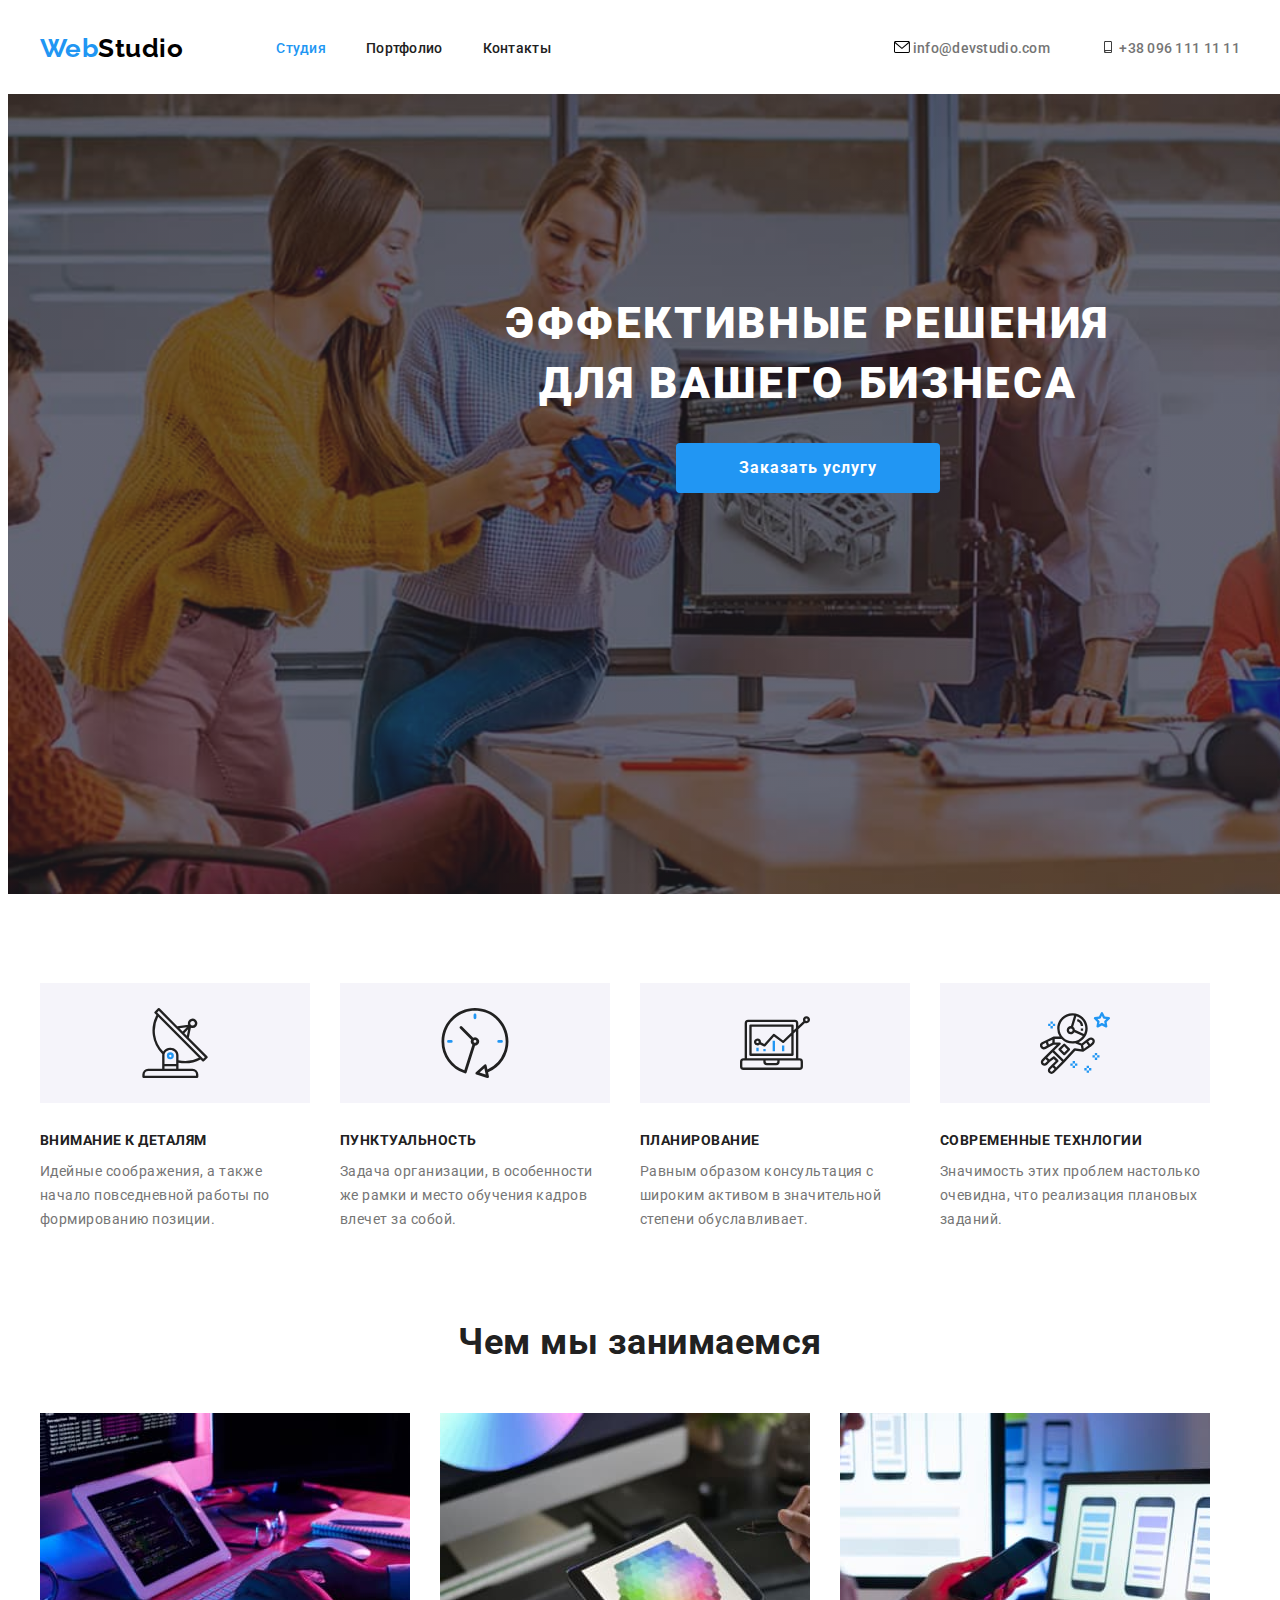
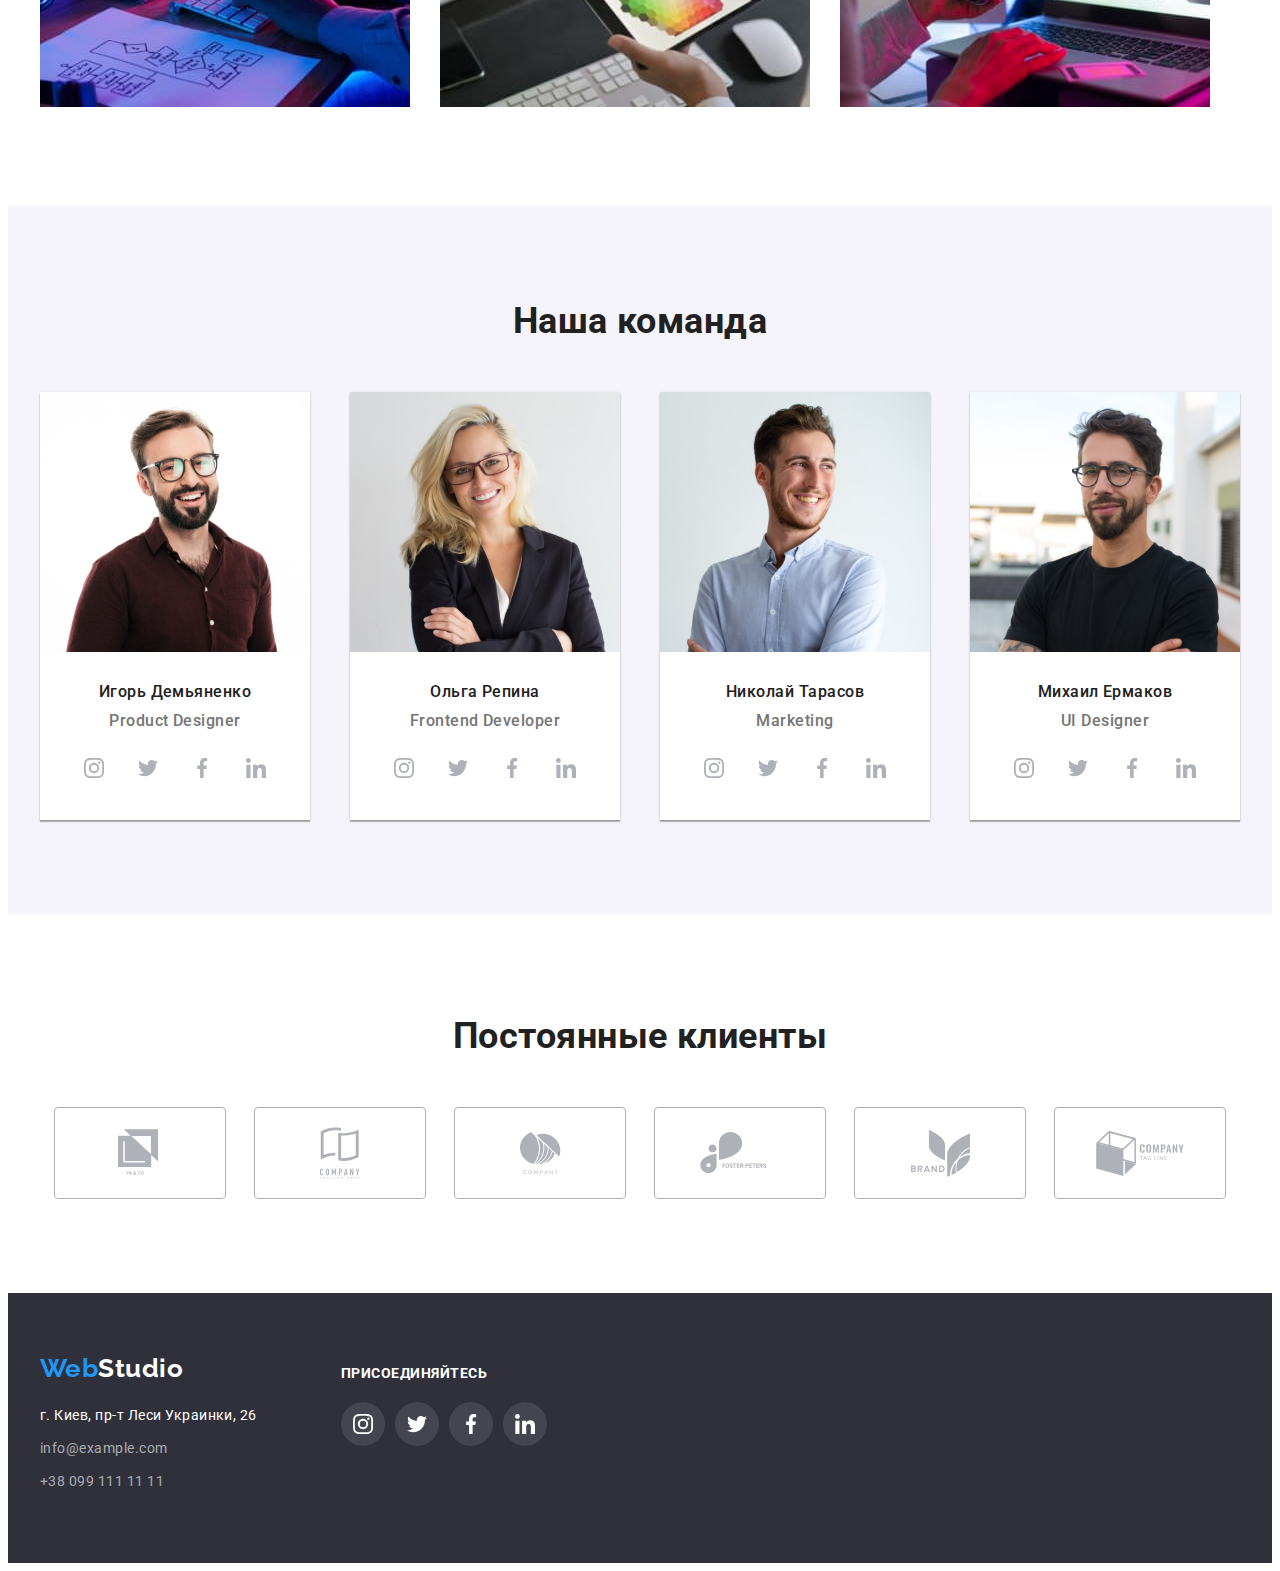
==== commit 3edb73b3: "fix pictures portfolio" ====
--- a/index.html
+++ b/index.html
@@ -36,7 +36,7 @@
             <li class="item">
               <a href="info@devstudio.com" class="link">
                 <svg class="icon-envelope">
-                  <use href="images/symbol-defs.svg#icon-envelope"></use>
+                  <use href="././images/symbol-defs.svg#icon-envelope"></use>
                 </svg>
                 info@devstudio.com</a
               >
@@ -44,7 +44,7 @@
             <li class="item">
               <a href="tel:+380961111111" class="link">
                 <svg class="icon-envelope">
-                  <use href="images/symbol-defs.svg#icon-smartphone"></use>
+                  <use href="././images/symbol-defs.svg#icon-smartphone"></use>
                 </svg>
                 +38 096 111 11 11</a
               >
@@ -70,7 +70,7 @@
             <li class="item">
               <div class="advantages-thumb">
                 <svg class="advantages-icon" width="70px" height="70px">
-                  <use href="images/symbol-defs.svg#icon-antenna-1"></use>
+                  <use href="./images/symbol-defs.svg#icon-antenna-1"></use>
                 </svg>
               </div>
               <h3 class="title">Внимание к деталям</h3>
@@ -82,7 +82,7 @@
             <li class="item">
               <div class="advantages-thumb">
                 <svg class="advantages-icon" width="70px" height="70px">
-                  <use href="images/symbol-defs.svg#icon-clock-1"></use>
+                  <use href="./images/symbol-defs.svg#icon-clock-1"></use>
                 </svg>
               </div>
               <h3 class="title">Пунктуальность</h3>
@@ -94,7 +94,7 @@
             <li class="item">
               <div class="advantages-thumb">
                 <svg class="advantages-icon" width="70px" height="70px">
-                  <use href="images/symbol-defs.svg#icon-diagram-1"></use>
+                  <use href="./images/symbol-defs.svg#icon-diagram-1"></use>
                 </svg>
               </div>
               <h3 class="title">Планирование</h3>
@@ -106,7 +106,7 @@
             <li class="item">
               <div class="advantages-thumb">
                 <svg class="advantages-icon" width="70px" height="70px">
-                  <use href="images/symbol-defs.svg#icon-astronaut-1"></use>
+                  <use href="./images/symbol-defs.svg#icon-astronaut-1"></use>
                 </svg>
               </div>
               <h3 class="title">Современные технлогии</h3>
@@ -144,34 +144,34 @@
                     <a href="" class="icon-link">
                       <svg class="team-icon" width="20px" height="20px">
                         <use
-                          href="images/symbol-defs.svg#icon-instagram-2"
-                        ></use>
-                      </svg>
-                    </a>
-                  </li>
-                  <li class="item">
-                    <a href="" class="icon-link">
-                      <svg class="team-icon" width="20px" height="20px">
-                        <use
-                          href="images/symbol-defs.svg#icon-twitter-1"
-                        ></use>
-                      </svg>
-                    </a>
-                  </li>
-                  <li class="item">
-                    <a href="" class="icon-link">
-                      <svg class="team-icon" width="20px" height="20px">
-                        <use
-                          href="images/symbol-defs.svg#icon-facebook-1"
-                        ></use>
-                      </svg>
-                    </a>
-                  </li>
-                  <li class="item">
-                    <a href="" class="icon-link">
-                      <svg class="team-icon" width="20px" height="20px">
-                        <use
-                          href="images/symbol-defs.svg#icon-linkedin-1"
+                          href="./images/symbol-defs.svg#icon-instagram-2"
+                        ></use>
+                      </svg>
+                    </a>
+                  </li>
+                  <li class="item">
+                    <a href="" class="icon-link">
+                      <svg class="team-icon" width="20px" height="20px">
+                        <use
+                          href="./images/symbol-defs.svg#icon-twitter-1"
+                        ></use>
+                      </svg>
+                    </a>
+                  </li>
+                  <li class="item">
+                    <a href="" class="icon-link">
+                      <svg class="team-icon" width="20px" height="20px">
+                        <use
+                          href="./images/symbol-defs.svg#icon-facebook-1"
+                        ></use>
+                      </svg>
+                    </a>
+                  </li>
+                  <li class="item">
+                    <a href="" class="icon-link">
+                      <svg class="team-icon" width="20px" height="20px">
+                        <use
+                          href="./images/symbol-defs.svg#icon-linkedin-1"
                         ></use>
                       </svg>
                     </a>
@@ -189,34 +189,34 @@
                     <a href="" class="icon-link">
                       <svg class="team-icon" width="20px" height="20px">
                         <use
-                          href="images/symbol-defs.svg#icon-instagram-2"
-                        ></use>
-                      </svg>
-                    </a>
-                  </li>
-                  <li class="item">
-                    <a href="" class="icon-link">
-                      <svg class="team-icon" width="20px" height="20px">
-                        <use
-                          href="images/symbol-defs.svg#icon-twitter-1"
-                        ></use>
-                      </svg>
-                    </a>
-                  </li>
-                  <li class="item">
-                    <a href="" class="icon-link">
-                      <svg class="team-icon" width="20px" height="20px">
-                        <use
-                          href="images/symbol-defs.svg#icon-facebook-1"
-                        ></use>
-                      </svg>
-                    </a>
-                  </li>
-                  <li class="item">
-                    <a href="" class="icon-link">
-                      <svg class="team-icon" width="20px" height="20px">
-                        <use
-                          href="images/symbol-defs.svg#icon-linkedin-1"
+                          href="./images/symbol-defs.svg#icon-instagram-2"
+                        ></use>
+                      </svg>
+                    </a>
+                  </li>
+                  <li class="item">
+                    <a href="" class="icon-link">
+                      <svg class="team-icon" width="20px" height="20px">
+                        <use
+                          href="./images/symbol-defs.svg#icon-twitter-1"
+                        ></use>
+                      </svg>
+                    </a>
+                  </li>
+                  <li class="item">
+                    <a href="" class="icon-link">
+                      <svg class="team-icon" width="20px" height="20px">
+                        <use
+                          href="./images/symbol-defs.svg#icon-facebook-1"
+                        ></use>
+                      </svg>
+                    </a>
+                  </li>
+                  <li class="item">
+                    <a href="" class="icon-link">
+                      <svg class="team-icon" width="20px" height="20px">
+                        <use
+                          href="./images/symbol-defs.svg#icon-linkedin-1"
                         ></use>
                       </svg>
                     </a>
@@ -234,34 +234,34 @@
                     <a href="" class="icon-link">
                       <svg class="team-icon" width="20px" height="20px">
                         <use
-                          href="images/symbol-defs.svg#icon-instagram-2"
-                        ></use>
-                      </svg>
-                    </a>
-                  </li>
-                  <li class="item">
-                    <a href="" class="icon-link">
-                      <svg class="team-icon" width="20px" height="20px">
-                        <use
-                          href="images/symbol-defs.svg#icon-twitter-1"
-                        ></use>
-                      </svg>
-                    </a>
-                  </li>
-                  <li class="item">
-                    <a href="" class="icon-link">
-                      <svg class="team-icon" width="20px" height="20px">
-                        <use
-                          href="images/symbol-defs.svg#icon-facebook-1"
-                        ></use>
-                      </svg>
-                    </a>
-                  </li>
-                  <li class="item">
-                    <a href="" class="icon-link">
-                      <svg class="team-icon" width="20px" height="20px">
-                        <use
-                          href="images/symbol-defs.svg#icon-linkedin-1"
+                          href="./images/symbol-defs.svg#icon-instagram-2"
+                        ></use>
+                      </svg>
+                    </a>
+                  </li>
+                  <li class="item">
+                    <a href="" class="icon-link">
+                      <svg class="team-icon" width="20px" height="20px">
+                        <use
+                          href="./images/symbol-defs.svg#icon-twitter-1"
+                        ></use>
+                      </svg>
+                    </a>
+                  </li>
+                  <li class="item">
+                    <a href="" class="icon-link">
+                      <svg class="team-icon" width="20px" height="20px">
+                        <use
+                          href="./images/symbol-defs.svg#icon-facebook-1"
+                        ></use>
+                      </svg>
+                    </a>
+                  </li>
+                  <li class="item">
+                    <a href="" class="icon-link">
+                      <svg class="team-icon" width="20px" height="20px">
+                        <use
+                          href="./images/symbol-defs.svg#icon-linkedin-1"
                         ></use>
                       </svg>
                     </a>
@@ -279,34 +279,34 @@
                     <a href="" class="icon-link">
                       <svg class="team-icon" width="20px" height="20px">
                         <use
-                          href="images/symbol-defs.svg#icon-instagram-2"
-                        ></use>
-                      </svg>
-                    </a>
-                  </li>
-                  <li class="item">
-                    <a href="" class="icon-link">
-                      <svg class="team-icon" width="20px" height="20px">
-                        <use
-                          href="images/symbol-defs.svg#icon-twitter-1"
-                        ></use>
-                      </svg>
-                    </a>
-                  </li>
-                  <li class="item">
-                    <a href="" class="icon-link">
-                      <svg class="team-icon" width="20px" height="20px">
-                        <use
-                          href="images/symbol-defs.svg#icon-facebook-1"
-                        ></use>
-                      </svg>
-                    </a>
-                  </li>
-                  <li class="item">
-                    <a href="" class="icon-link">
-                      <svg class="team-icon" width="20px" height="20px">
-                        <use
-                          href="images/symbol-defs.svg#icon-linkedin-1"
+                          href="./images/symbol-defs.svg#icon-instagram-2"
+                        ></use>
+                      </svg>
+                    </a>
+                  </li>
+                  <li class="item">
+                    <a href="" class="icon-link">
+                      <svg class="team-icon" width="20px" height="20px">
+                        <use
+                          href="./images/symbol-defs.svg#icon-twitter-1"
+                        ></use>
+                      </svg>
+                    </a>
+                  </li>
+                  <li class="item">
+                    <a href="" class="icon-link">
+                      <svg class="team-icon" width="20px" height="20px">
+                        <use
+                          href="./images/symbol-defs.svg#icon-facebook-1"
+                        ></use>
+                      </svg>
+                    </a>
+                  </li>
+                  <li class="item">
+                    <a href="" class="icon-link">
+                      <svg class="team-icon" width="20px" height="20px">
+                        <use
+                          href="./images/symbol-defs.svg#icon-linkedin-1"
                         ></use>
                       </svg>
                     </a>
@@ -325,42 +325,42 @@
           <li class="item">
             <a href="" class="icon-link" >
                 <svg class="client-icon" width="44.27px" height="49.23px">
-                  <use href="images/symbol-defs.svg#icon-logo-1"></use>
+                  <use href="./images/symbol-defs.svg#icon-logo-1"></use>
                 </svg>
             </a>
           </li>
           <li class="item">
             <a href="" class="icon-link" >
                 <svg class="client-icon" width="40px" height="52px">
-                  <use href="images/symbol-defs.svg#icon-logo-2"></use>
+                  <use href="./images/symbol-defs.svg#icon-logo-2"></use>
                 </svg>
             </a>
           </li>
           <li class="item">
             <a href="" class="icon-link" >
                 <svg class="client-icon" width="41px" height="42.6px">
-                  <use href="images/symbol-defs.svg#icon-logo-3"></use>
+                  <use href="./images/symbol-defs.svg#icon-logo-3"></use>
                 </svg>
             </a>
           </li>
           <li class="item">
             <a href="" class="icon-link" >
                 <svg class="client-icon" width="79.66px" height="42.02px">
-                  <use href="images/symbol-defs.svg#icon-logo-4"></use>
+                  <use href="./images/symbol-defs.svg#icon-logo-4"></use>
                 </svg>
             </a>
           </li>
           <li class="item">
             <a href="" class="icon-link" >
                 <svg class="client-icon" width="59px" height="47px">
-                  <use href="images/symbol-defs.svg#icon-logo-5"></use>
+                  <use href="./images/symbol-defs.svg#icon-logo-5"></use>
                 </svg>
             </a>
           </li>
           <li class="item">
             <a href="" class="icon-link" >
                 <svg class="client-icon" width="88.48px" height="45.44px">
-                  <use href="images/symbol-defs.svg#icon-logo-6"></use>
+                  <use href="./images/symbol-defs.svg#icon-logo-6"></use>
                 </svg>
             </a>
           </li>
@@ -403,28 +403,28 @@
             <li class="item">
               <a href="" class="icon-link">
                 <svg class="team-icon" width="20px" height="20px">
-                  <use href="/symbol-defs.svg#icon-instagram-2"></use>
+                  <use href="./images/symbol-defs.svg#icon-instagram-2"></use>
                 </svg>
               </a>
             </li>
             <li class="item">
               <a href="" class="icon-link">
                 <svg class="team-icon" width="20px" height="20px">
-                  <use href="images/symbol-defs.svg#icon-twitter-1"></use>
+                  <use href="./images/symbol-defs.svg#icon-twitter-1"></use>
                 </svg>
               </a>
             </li>
             <li class="item">
               <a href="" class="icon-link">
                 <svg class="team-icon" width="20px" height="20px">
-                  <use href="images/symbol-defs.svg#icon-facebook-1"></use>
+                  <use href="./images/symbol-defs.svg#icon-facebook-1"></use>
                 </svg>
               </a>
             </li>
             <li class="item">
               <a href="" class="icon-link">
                 <svg class="team-icon" width="20px" height="20px">
-                  <use href="images/symbol-defs.svg#icon-linkedin-1"></use>
+                  <use href="./images/symbol-defs.svg#icon-linkedin-1"></use>
                 </svg>
               </a>
             </li>
--- a/css/styles.css
+++ b/css/styles.css
@@ -154,7 +154,7 @@
       rgba(47, 48, 58, 0.4),
       rgba(47, 48, 58, 0.4)
     ),
-    url(/images/backgroundHero.jpg);
+    url(../images/backgroundHero.jpg);
   background-repeat: no-repeat;
   background-position: center;
   background-size: cover;
